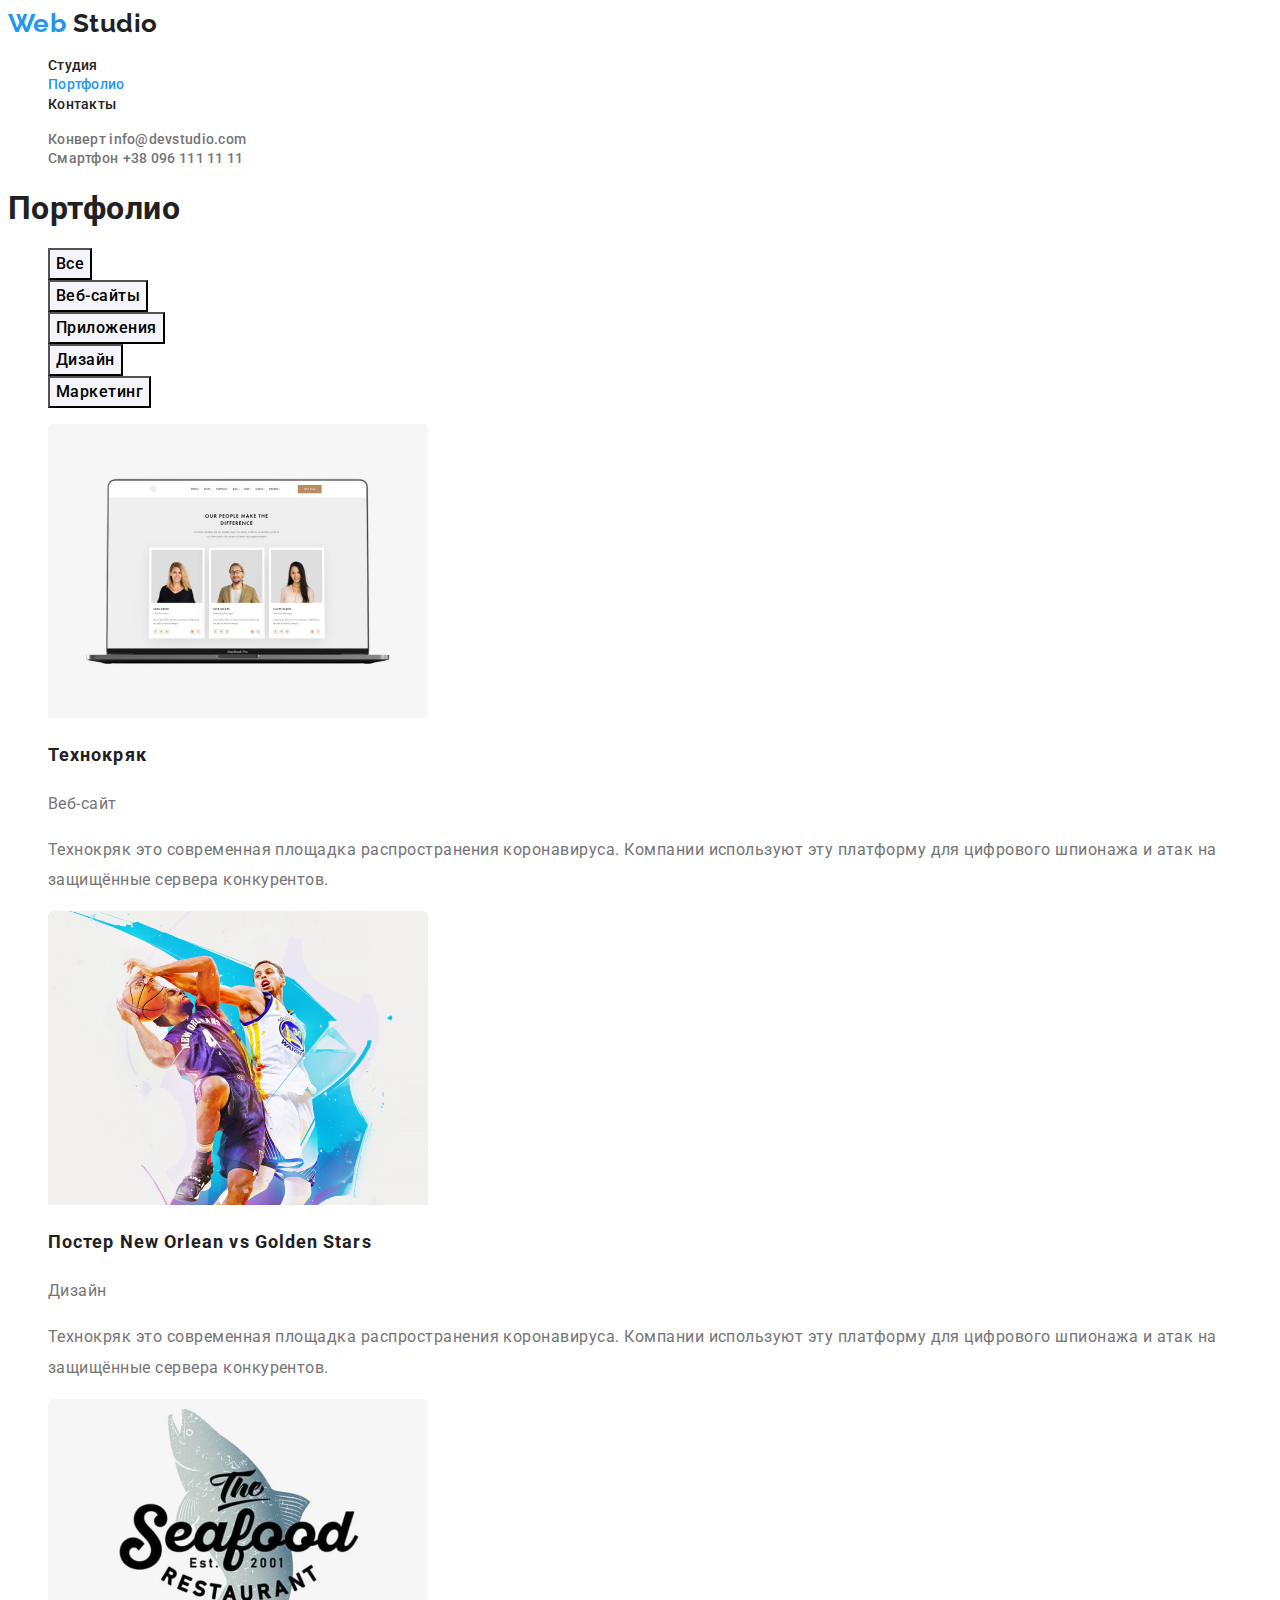
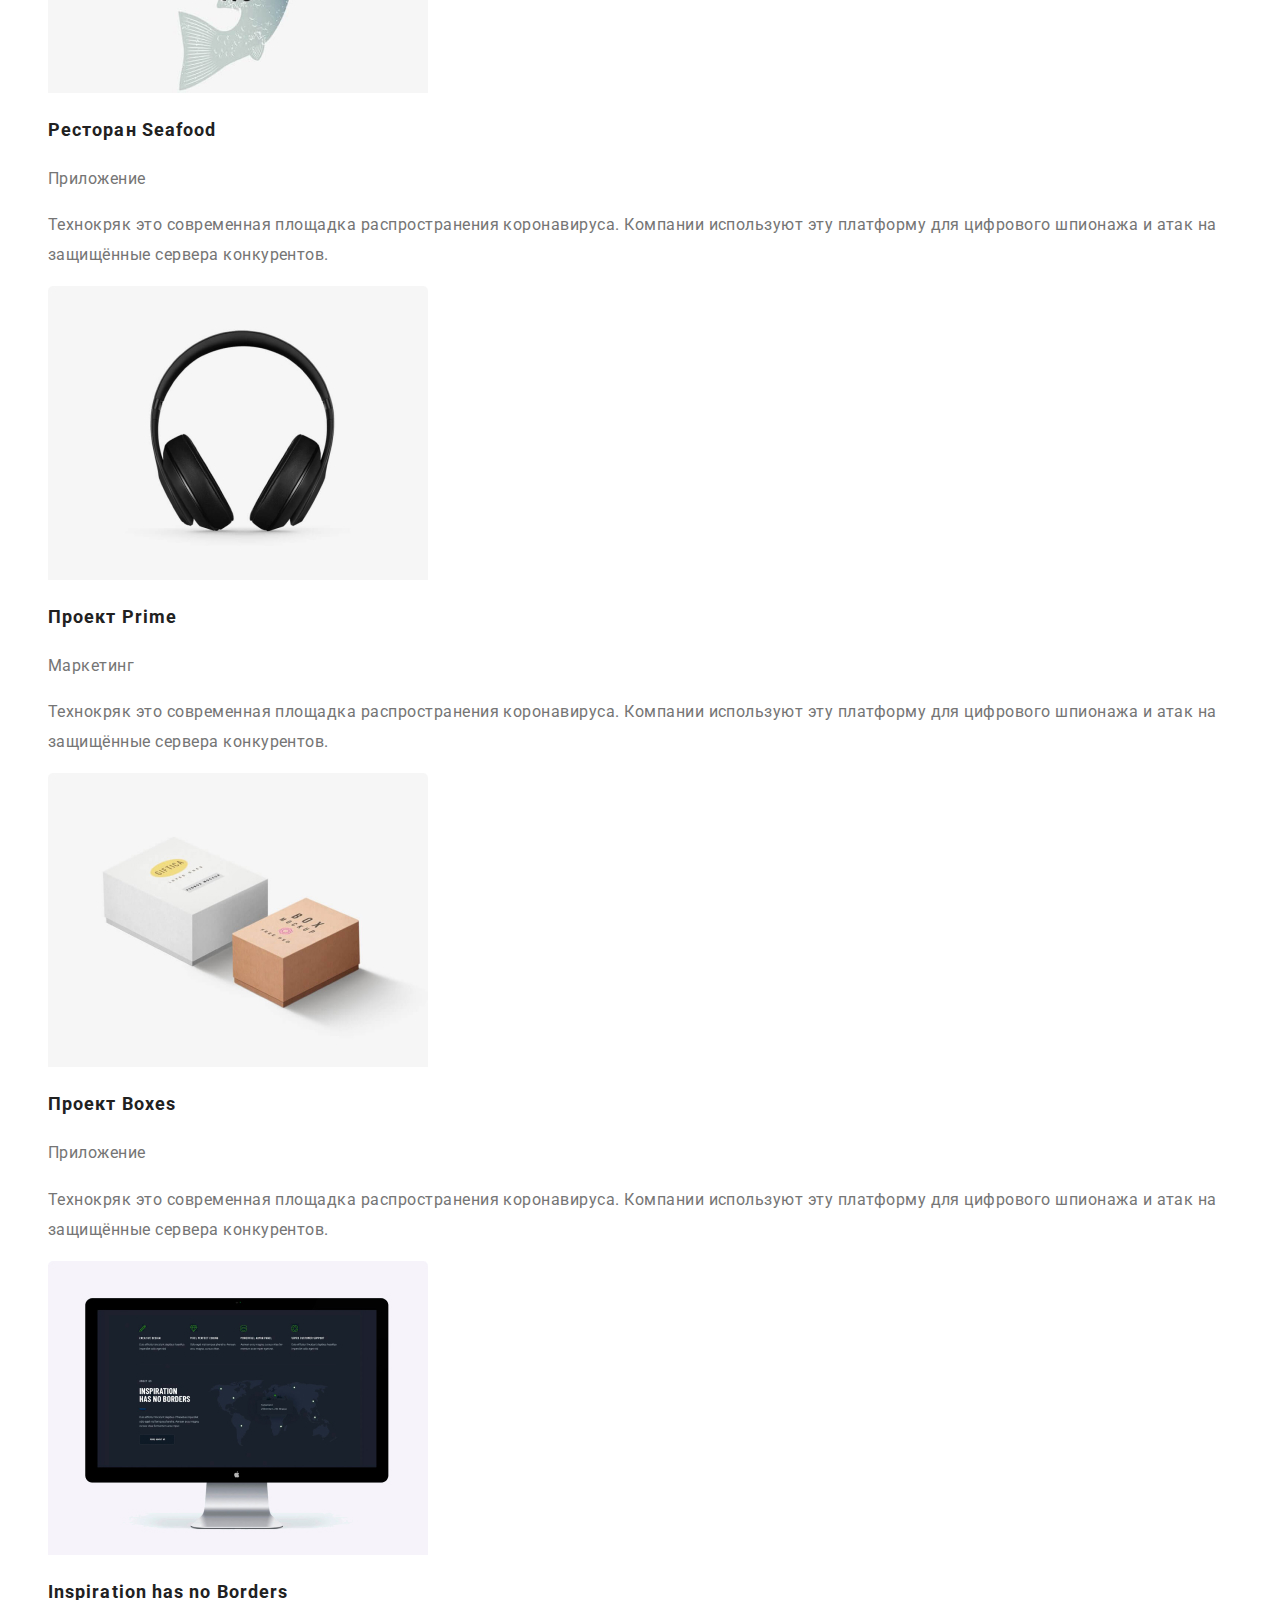
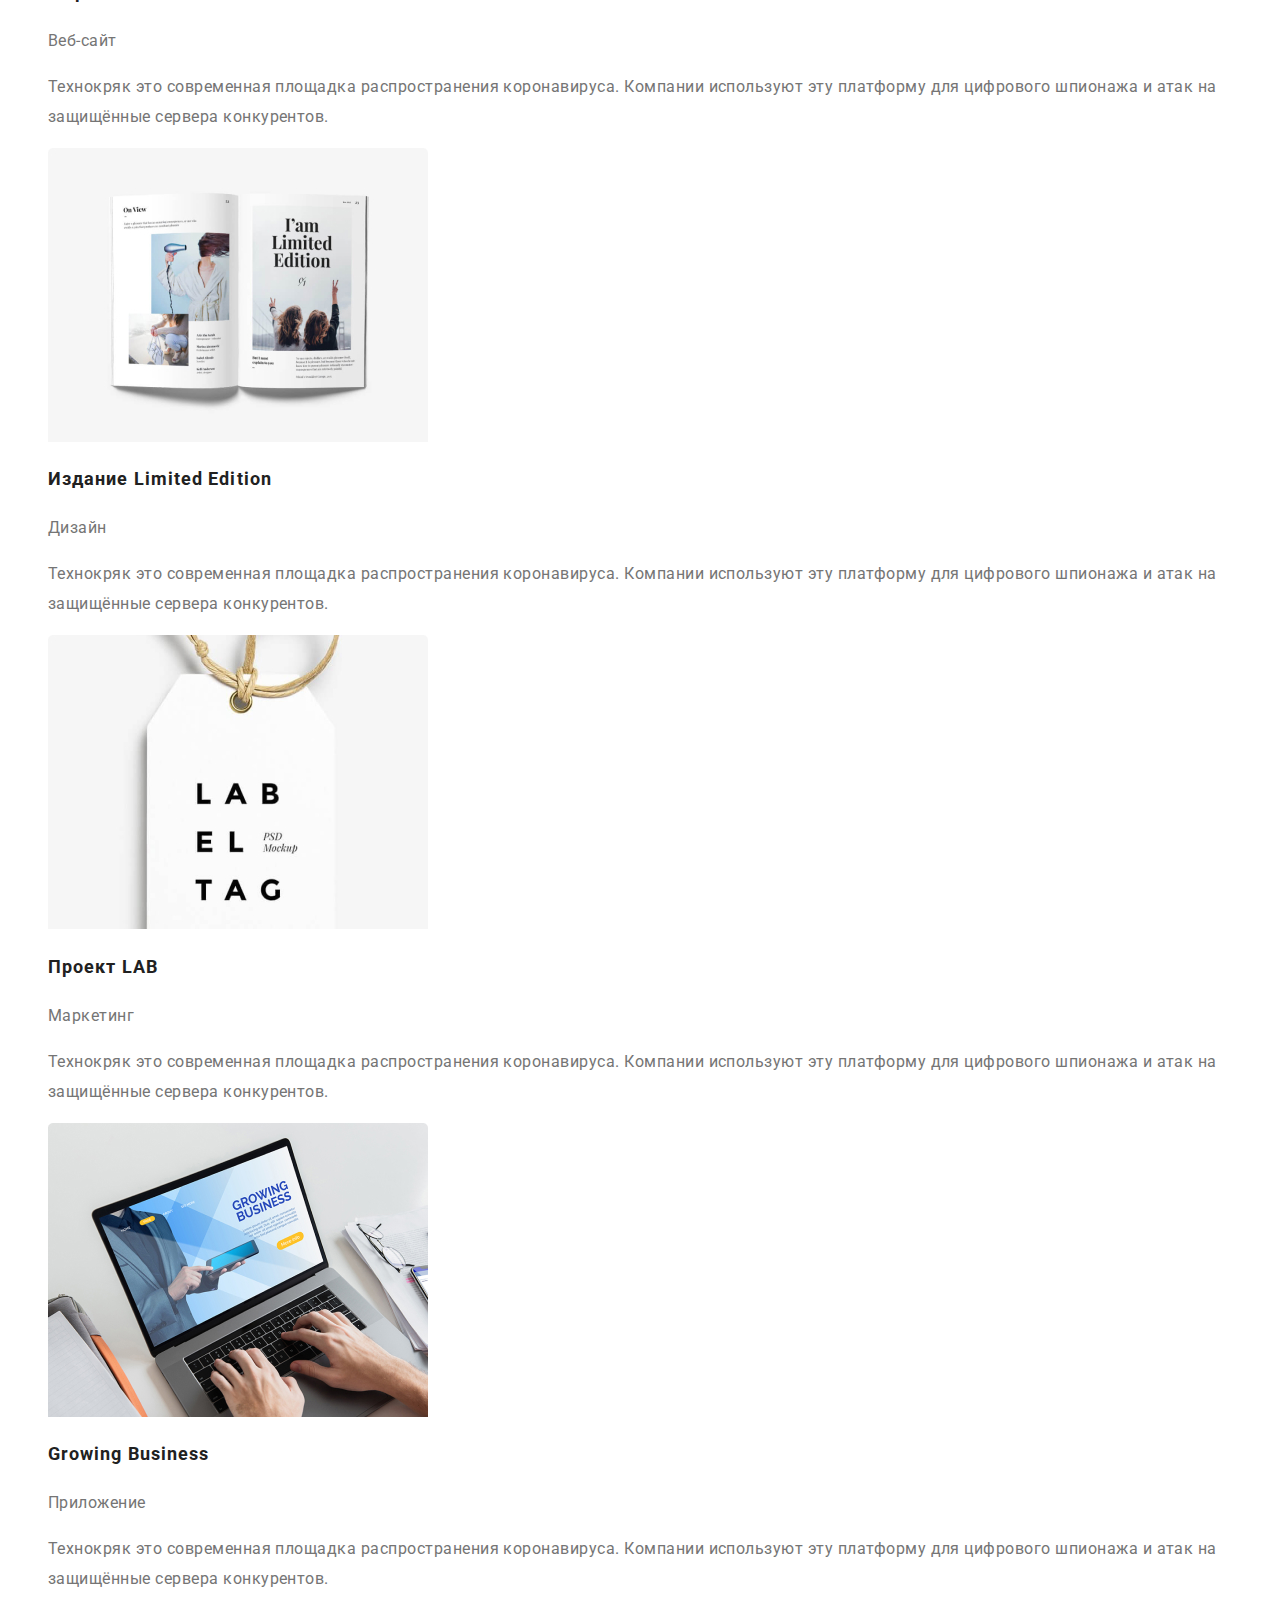
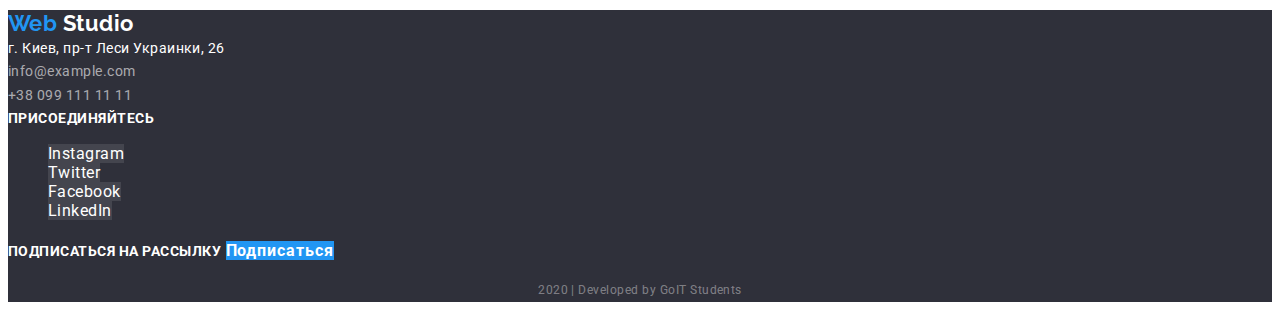
==== portfolio.html @ e872ac3f "Добавляет файлы ДЗ №2" ====
<!DOCTYPE html>
<html lang="ru">
  <head>
    <meta charset="UTF-8" />
    <meta name="viewport" content="width=device-width, initial-scale=1.0" />
    <title>Web Studio</title>
    <link
      href="https://fonts.googleapis.com/css2?family=Raleway:wght@700&family=Roboto:wght@400;500;700;900&display=swap"
      rel="stylesheet"
    />
    <link rel="stylesheet" href="./css/styles.css" />
  </head>
  <body>
    <!-- Шапка сайта -->
    <header>
      <nav>
        <a class="logo-header link" href="./index.html">
          <span class="logo-accent">Web</span> Studio
        </a>
        <ul class="site-nav list">
          <li><a class="link" href="./index.html">Студия</a></li>
          <li><a class="link current" href="./portfolio.html">Портфолио</a></li>
          <li><a class="link" href="">Контакты</a></li>
        </ul>
      </nav>
      <ul class="contacts list">
        <li>
          <a class="link" href="" aria-label="Ссылка на почту">
            Конверт
          </a>
          <a class="link" href="mailto:info@devstudio.com">
            info@devstudio.com
          </a>
        </li>
        <li>
          <a class="link" href="" aria-label="Ссылка на телефон">Смартфон</a>
          <a class="link" href="tel:+380961111111">+38 096 111 11 11</a>
        </li>
      </ul>
    </header>
    <!-- Главное содержание -->
    <main>
      <section>
        <h1>Портфолио</h1>
        <!-- Фильтры -->
        <ul class="list">
          <li>
            <button class="filters" type="button">Все</button>
          </li>
          <li>
            <button class="filters" type="button">Веб-сайты</button>
          </li>
          <li>
            <button class="filters" type="button">Приложения</button>
          </li>
          <li>
            <button class="filters" type="button">Дизайн</button>
          </li>
          <li>
            <button class="filters" type="button">Маркетинг</button>
          </li>
        </ul>
        <!-- Примеры работ -->
        <ul class="examples list">
          <li>
            <a class="link" href="">
              <img
                src="./images/tehnokryak.jpg"
                width="380"
                height="294"
                alt="Ноутбук с изображением трьох карточек людей"
              />
              <h2 class="examples-title">Технокряк</h2>
              <p class="examples-text">Веб-сайт</p>
              <p class="examples-desc">
                Технокряк это современная площадка распространения коронавируса.
                Компании используют эту платформу для цифрового шпионажа и атак
                на защищённые сервера конкурентов.
              </p>
            </a>
          </li>
          <li>
            <a class="link" href="">
              <img
                src="./images/neworlean-goldenstars.jpg"
                width="380"
                height="294"
                alt="Два парня с баскетбольным мячом"
              />
              <h2 class="examples-title">Постер New Orlean vs Golden Stars</h2>
              <p class="examples-text">Дизайн</p>
              <p class="examples-desc">
                Технокряк это современная площадка распространения коронавируса.
                Компании используют эту платформу для цифрового шпионажа и атак
                на защищённые сервера конкурентов.
              </p>
            </a>
          </li>
          <li>
            <a class="link" href="">
              <img
                src="./images/restaurant-seafood.jpg"
                width="380"
                height="294"
                alt="Логотип ресторана Seafood на фоне серой рыбы"
              />
              <h2 class="examples-title">Ресторан Seafood</h2>
              <p class="examples-text">Приложение</p>
              <p class="examples-desc">
                Технокряк это современная площадка распространения коронавируса.
                Компании используют эту платформу для цифрового шпионажа и атак
                на защищённые сервера конкурентов.
              </p>
            </a>
          </li>
          <li>
            <a class="link" href="">
              <img
                src="./images/prime.jpg"
                width="380"
                height="294"
                alt="Чорные наушники"
              />
              <h2 class="examples-title">Проект Prime</h2>
              <p class="examples-text">Маркетинг</p>
              <p class="examples-desc">
                Технокряк это современная площадка распространения коронавируса.
                Компании используют эту платформу для цифрового шпионажа и атак
                на защищённые сервера конкурентов.
              </p>
            </a>
          </li>
          <li>
            <a class="link" href="">
              <img
                src="./images/boxes.jpg"
                width="380"
                height="294"
                alt="Белая и коричневая коробки"
              />
              <h2 class="examples-title">Проект Boxes</h2>
              <p class="examples-text">Приложение</p>
              <p class="examples-desc">
                Технокряк это современная площадка распространения коронавируса.
                Компании используют эту платформу для цифрового шпионажа и атак
                на защищённые сервера конкурентов.
              </p>
            </a>
          </li>
          <li>
            <a class="link" href="">
              <img
                src="./images/inspiration-has-no-borders.jpg"
                width="380"
                height="294"
                alt="Монитор со страницей сайта"
              />
              <h2 class="examples-title">Inspiration has no Borders</h2>
              <p class="examples-text">Веб-сайт</p>
              <p class="examples-desc">
                Технокряк это современная площадка распространения коронавируса.
                Компании используют эту платформу для цифрового шпионажа и атак
                на защищённые сервера конкурентов.
              </p>
            </a>
          </li>
          <li>
            <a class="link" href="">
              <img
                src="./images/limited-edition.jpg"
                width="380"
                height="294"
                alt="Открытая книга"
              />
              <h2 class="examples-title">Издание Limited Edition</h2>
              <p class="examples-text">Дизайн</p>
              <p class="examples-desc">
                Технокряк это современная площадка распространения коронавируса.
                Компании используют эту платформу для цифрового шпионажа и атак
                на защищённые сервера конкурентов.
              </p>
            </a>
          </li>
          <li>
            <a class="link" href="">
              <img
                src="./images/lab.jpg"
                width="380"
                height="294"
                alt="Ярлык с надписью LAB EL TAG"
              />
              <h2 class="examples-title">Проект LAB</h2>
              <p class="examples-text">Маркетинг</p>
              <p class="examples-desc">
                Технокряк это современная площадка распространения коронавируса.
                Компании используют эту платформу для цифрового шпионажа и атак
                на защищённые сервера конкурентов.
              </p>
            </a>
          </li>
          <li>
            <a class="link" href="">
              <img
                src="./images/growing-business.jpg"
                width="380"
                height="294"
                alt="Ноутбук с изображением приложения"
              />
              <h2 class="examples-title">Growing Business</h2>
              <p class="examples-text">Приложение</p>
              <p class="examples-desc">
                Технокряк это современная площадка распространения коронавируса.
                Компании используют эту платформу для цифрового шпионажа и атак
                на защищённые сервера конкурентов.
              </p>
            </a>
          </li>
        </ul>
      </section>
    </main>
    <!-- Футер -->
    <footer class="footer">
      <div>
        <a class="logo-footer link" href="./index.html">
          <span class="logo-accent">Web</span> Studio
        </a>
        <address class="footer-address">
          г. Киев, пр-т Леси Украинки, 26<br />
          <a class="link" href="mailto:info@example.com">
            info@example.com </a
          ><br />
          <a class="link" href="tel:+380991111111">
            +38 099 111 11 11
          </a>
        </address>
      </div>
      <div>
        <b class="footer-socials">присоединяйтесь</b>
        <ul class="list">
          <li>
            <a class="icon link" href="" aria-label="Ссылка на Instagram">
              Instagram
            </a>
          </li>
          <li>
            <a class="icon link" href="" aria-label="Ссылка на Twitter">
              Twitter
            </a>
          </li>
          <li>
            <a class="icon link" href="" aria-label="Ссылка на Facebook">
              Facebook
            </a>
          </li>
          <li>
            <a class="icon link" href="" aria-label="Ссылка на LinkedIn">
              LinkedIn
            </a>
          </li>
        </ul>
      </div>
      <div>
        <b class="footer-form">подписаться на рассылку</b>
        <a class="button link" href="">Подписаться</a>
      </div>
      <p class="footer-row">2020 | Developed by GoIT Students</p>
    </footer>
  </body>
</html>
---- css/styles.css ----
/* цвет текста заголовков #212121; */
/* основной цвет теста #757575; */
/* белый #ffffff; */
/* акцент #2196F3; */
/* вторичный акцент rgba(33, 150, 243, 0.9); */

/* вторичный цвет фона #f5f4fa; */
/* цвет фона футера #2f303a; */
/* цвет фона секции rgba(47, 48, 58, 0.8); */
/* цвет фона иконок футера rgba(255, 255, 255, 0.1); */

/* основной цвет текста футера rgba(255, 255, 255, 0.6); */
/* цвет текста подвала футера rgba(255, 255, 255, 0.4); */

:root {
  --title-text-color: #212121;
  --primery-text-color: #757575;
  --white-color: #ffffff;
  --accent-color: #2196f3;
  --accent-secondary-color: rgba(33, 150, 243, 0.9);

  --secondary-background-color: #f5f4fa;
  --footer-background-color: #2f303a;
  --section-background-color: rgba(47, 48, 58, 0.8);
  --footer-icon-bgc: rgba(255, 255, 255, 0.1);

  --footer-primery-text-color: rgba(255, 255, 255, 0.6);
  --footer-secondary-text-color: rgba(255, 255, 255, 0.4);
}

body {
  background-color: var(--white-color);
  color: var(--title-text-color);

  font-family: 'Roboto', sans-serif;
  font-size: 16px;
  line-height: 1.2;
  letter-spacing: 0.03em;
}

.list {
  list-style: none;
}

.link {
  text-decoration: none;
}

/* Логотип */

.logo-header {
  color: var(--title-text-color);

  font-family: 'Raleway', sans-serif;
  font-weight: 700;
  font-size: 26px;
}

.logo-footer {
  color: var(--white-color);

  font-family: 'Raleway', sans-serif;
  font-weight: 700;
  font-size: 22px;
}

.logo-accent {
  color: var(--accent-color);
}

/* Навигация */

.site-nav .link {
  color: var(--title-text-color);

  font-weight: 500;
  font-size: 14px;
  line-height: 1.14;
  letter-spacing: 0.02em;
}

.site-nav .link:hover,
.site-nav .link:focus {
  color: var(--accent-color);
}

.site-nav .link.current {
  color: var(--accent-color);
}

.contacts .link {
  color: var(--primery-text-color);

  font-weight: 500;
  font-size: 14px;
  line-height: 1.14;
  letter-spacing: 0.02em;
}

.contacts .link:hover,
.contacts .link:focus {
  color: var(--accent-color);
}

/* Страница Студия */

/* Герой */

.hero-title {
  background-color: var(--section-background-color);
  color: var(--white-color);

  font-weight: 900;
  font-size: 44px;
  line-height: 1.36;
  text-align: center;
  letter-spacing: 0.06em;
  text-transform: uppercase;
}

/* Кнопка */
.button {
  background-color: var(--accent-color);
  color: var(--white-color);

  font-weight: 700;
  line-height: 1.88;
  text-align: center;
  letter-spacing: 0.06em;
}

/* Секции */

.section-text {
  color: var(--primery-text-color);

  font-size: 14px;
  line-height: 1.71;
}

.section-title {
  font-size: 36px;
  line-height: 1.17;
  text-align: center;
}

.section-subtitle {
  font-size: 14px;
  line-height: 1.14;
  text-transform: uppercase;
}

/* Секция Features */

.features .icon:hover {
  background-color: var(--accent-color);
}

/* Секция Works */

.works .section-subtitle {
  background-color: var(--section-background-color);
  color: var(--white-color);

  font-size: 14px;
  line-height: 1.14;
  text-align: center;
  text-transform: uppercase;
}

/* Секция Team */

.team {
  background: var(--secondary-background-color);
}

.team .icon {
  color: var(--primery-text-color);
}

.team .icon:hover,
.team .icon:focus {
  background-color: var(--accent-color);
  color: var(--white-color);
}

.team .name {
  font-weight: 500;
  text-align: center;
}

.team .section-text {
  text-align: center;
}

/* Секция Clients */

.clients .icon {
  color: var(--primery-text-color);
}

.clients .icon:hover,
.clients .icon:focus {
  color: var(--accent-color);
}

/* Страница Портфолио */

/* Фильтры */

.filters {
  background-color: var(--secondary-background-color);

  font-family: inherit;
  font-weight: 500;
  font-size: inherit;
  line-height: 1.62;
  text-align: center;
  letter-spacing: inherit;
}

.filters:hover,
.filters:focus {
  background-color: var(--accent-color);
  color: var(--white-color);
}

/*  Примеры работ */

.examples-title {
  color: var(--title-text-color);

  font-size: 18px;
  line-height: 2;
  letter-spacing: 0.06em;
}

.examples-text,
.examples-desc {
  color: var(--primery-text-color);

  line-height: 1.88;
}

/* Футер */

.footer {
  background-color: var(--footer-background-color);
  color: var(--white-color);
}

.footer-address {
  font-style: normal;
  font-size: 14px;
  line-height: 1.71;
}

.footer-address .link {
  color: var(--footer-primery-text-color);
}

.footer-socials,
.footer-form {
  font-weight: 700;
  font-size: 14px;
  line-height: 1.14;
  text-transform: uppercase;
}

.footer .icon {
  background-color: var(--footer-icon-bgc);
  color: var(--white-color);
}

.footer .icon:hover,
.footer .icon:focus {
  background-color: var(--accent-color);
}

.footer-row {
  color: var(--footer-secondary-text-color);

  font-size: 12px;
  line-height: 2;
  text-align: center;
}
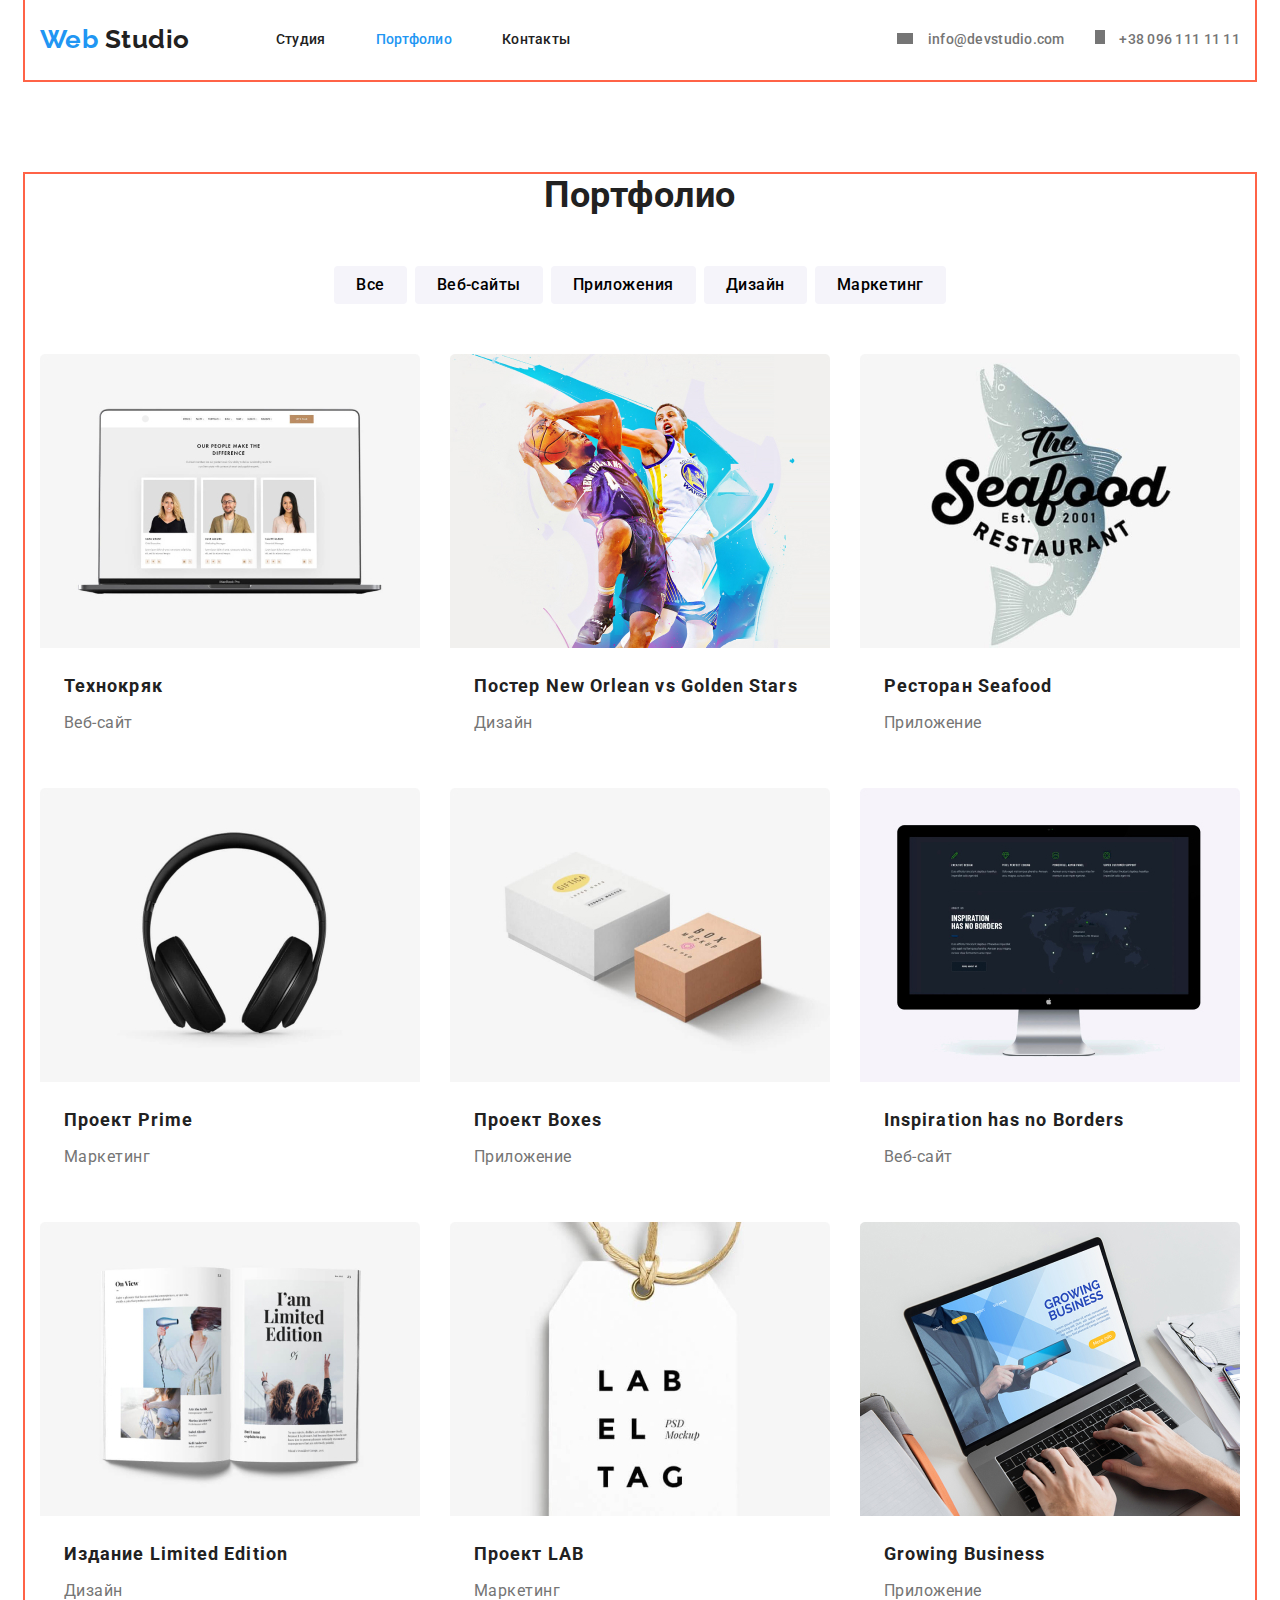
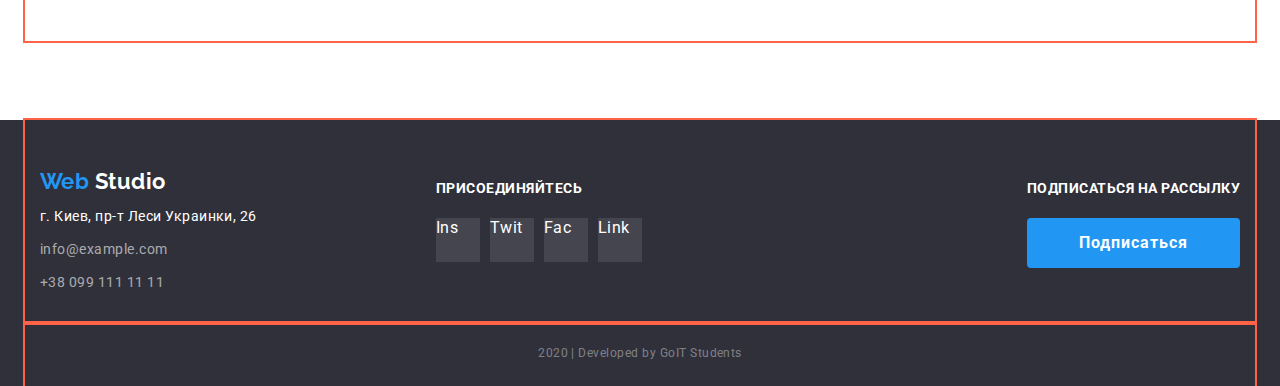
==== commit 3fb265af: "Добавляет файлы проекта" ====
--- a/portfolio.html
+++ b/portfolio.html
@@ -8,262 +8,292 @@
       href="https://fonts.googleapis.com/css2?family=Raleway:wght@700&family=Roboto:wght@400;500;700;900&display=swap"
       rel="stylesheet"
     />
+    <link
+      rel="stylesheet"
+      href="https://cdnjs.cloudflare.com/ajax/libs/modern-normalize/0.6.0/modern-normalize.min.css"
+    />
     <link rel="stylesheet" href="./css/styles.css" />
   </head>
   <body>
     <!-- Шапка сайта -->
     <header>
-      <nav>
-        <a class="logo-header link" href="./index.html">
-          <span class="logo-accent">Web</span> Studio
-        </a>
-        <ul class="site-nav list">
-          <li><a class="link" href="./index.html">Студия</a></li>
-          <li><a class="link current" href="./portfolio.html">Портфолио</a></li>
-          <li><a class="link" href="">Контакты</a></li>
+      <div class="container nav-contacts">
+        <nav class="main-nav">
+          <a class="logo-header link" href="./index.html">
+            <span class="logo-accent">Web</span> Studio
+          </a>
+          <ul class="site-nav list">
+            <li class="item">
+              <a class="link" href="./index.html">Студия</a>
+            </li>
+            <li class="item">
+              <a class="link current" href="./portfolio.html">Портфолио</a>
+            </li>
+            <li class="item">
+              <a class="link" href="">Контакты</a>
+            </li>
+          </ul>
+        </nav>
+        <ul class="contacts list">
+          <li class="item">
+            <a class="link icon-mail" href="" aria-label="Ссылка на почту"></a>
+            <a class="link mail-header" href="mailto:info@devstudio.com">
+              info@devstudio.com
+            </a>
+          </li>
+          <li class="item">
+            <a class="link icon-tel" href="" aria-label="Ссылка на телефон"></a>
+            <a class="link tel-header" href="tel:+380961111111"
+              >+38 096 111 11 11</a
+            >
+          </li>
         </ul>
-      </nav>
-      <ul class="contacts list">
-        <li>
-          <a class="link" href="" aria-label="Ссылка на почту">
-            Конверт
-          </a>
-          <a class="link" href="mailto:info@devstudio.com">
-            info@devstudio.com
-          </a>
-        </li>
-        <li>
-          <a class="link" href="" aria-label="Ссылка на телефон">Смартфон</a>
-          <a class="link" href="tel:+380961111111">+38 096 111 11 11</a>
-        </li>
-      </ul>
+      </div>
     </header>
     <!-- Главное содержание -->
     <main>
-      <section>
-        <h1>Портфолио</h1>
-        <!-- Фильтры -->
-        <ul class="list">
-          <li>
-            <button class="filters" type="button">Все</button>
-          </li>
-          <li>
-            <button class="filters" type="button">Веб-сайты</button>
-          </li>
-          <li>
-            <button class="filters" type="button">Приложения</button>
-          </li>
-          <li>
-            <button class="filters" type="button">Дизайн</button>
-          </li>
-          <li>
-            <button class="filters" type="button">Маркетинг</button>
-          </li>
-        </ul>
-        <!-- Примеры работ -->
-        <ul class="examples list">
-          <li>
-            <a class="link" href="">
-              <img
-                src="./images/tehnokryak.jpg"
-                width="380"
-                height="294"
-                alt="Ноутбук с изображением трьох карточек людей"
-              />
-              <h2 class="examples-title">Технокряк</h2>
-              <p class="examples-text">Веб-сайт</p>
-              <p class="examples-desc">
-                Технокряк это современная площадка распространения коронавируса.
-                Компании используют эту платформу для цифрового шпионажа и атак
-                на защищённые сервера конкурентов.
-              </p>
-            </a>
-          </li>
-          <li>
-            <a class="link" href="">
-              <img
-                src="./images/neworlean-goldenstars.jpg"
-                width="380"
-                height="294"
-                alt="Два парня с баскетбольным мячом"
-              />
-              <h2 class="examples-title">Постер New Orlean vs Golden Stars</h2>
-              <p class="examples-text">Дизайн</p>
-              <p class="examples-desc">
-                Технокряк это современная площадка распространения коронавируса.
-                Компании используют эту платформу для цифрового шпионажа и атак
-                на защищённые сервера конкурентов.
-              </p>
-            </a>
-          </li>
-          <li>
-            <a class="link" href="">
-              <img
-                src="./images/restaurant-seafood.jpg"
-                width="380"
-                height="294"
-                alt="Логотип ресторана Seafood на фоне серой рыбы"
-              />
-              <h2 class="examples-title">Ресторан Seafood</h2>
-              <p class="examples-text">Приложение</p>
-              <p class="examples-desc">
-                Технокряк это современная площадка распространения коронавируса.
-                Компании используют эту платформу для цифрового шпионажа и атак
-                на защищённые сервера конкурентов.
-              </p>
-            </a>
-          </li>
-          <li>
-            <a class="link" href="">
-              <img
-                src="./images/prime.jpg"
-                width="380"
-                height="294"
-                alt="Чорные наушники"
-              />
-              <h2 class="examples-title">Проект Prime</h2>
-              <p class="examples-text">Маркетинг</p>
-              <p class="examples-desc">
-                Технокряк это современная площадка распространения коронавируса.
-                Компании используют эту платформу для цифрового шпионажа и атак
-                на защищённые сервера конкурентов.
-              </p>
-            </a>
-          </li>
-          <li>
-            <a class="link" href="">
-              <img
-                src="./images/boxes.jpg"
-                width="380"
-                height="294"
-                alt="Белая и коричневая коробки"
-              />
-              <h2 class="examples-title">Проект Boxes</h2>
-              <p class="examples-text">Приложение</p>
-              <p class="examples-desc">
-                Технокряк это современная площадка распространения коронавируса.
-                Компании используют эту платформу для цифрового шпионажа и атак
-                на защищённые сервера конкурентов.
-              </p>
-            </a>
-          </li>
-          <li>
-            <a class="link" href="">
-              <img
-                src="./images/inspiration-has-no-borders.jpg"
-                width="380"
-                height="294"
-                alt="Монитор со страницей сайта"
-              />
-              <h2 class="examples-title">Inspiration has no Borders</h2>
-              <p class="examples-text">Веб-сайт</p>
-              <p class="examples-desc">
-                Технокряк это современная площадка распространения коронавируса.
-                Компании используют эту платформу для цифрового шпионажа и атак
-                на защищённые сервера конкурентов.
-              </p>
-            </a>
-          </li>
-          <li>
-            <a class="link" href="">
-              <img
-                src="./images/limited-edition.jpg"
-                width="380"
-                height="294"
-                alt="Открытая книга"
-              />
-              <h2 class="examples-title">Издание Limited Edition</h2>
-              <p class="examples-text">Дизайн</p>
-              <p class="examples-desc">
-                Технокряк это современная площадка распространения коронавируса.
-                Компании используют эту платформу для цифрового шпионажа и атак
-                на защищённые сервера конкурентов.
-              </p>
-            </a>
-          </li>
-          <li>
-            <a class="link" href="">
-              <img
-                src="./images/lab.jpg"
-                width="380"
-                height="294"
-                alt="Ярлык с надписью LAB EL TAG"
-              />
-              <h2 class="examples-title">Проект LAB</h2>
-              <p class="examples-text">Маркетинг</p>
-              <p class="examples-desc">
-                Технокряк это современная площадка распространения коронавируса.
-                Компании используют эту платформу для цифрового шпионажа и атак
-                на защищённые сервера конкурентов.
-              </p>
-            </a>
-          </li>
-          <li>
-            <a class="link" href="">
-              <img
-                src="./images/growing-business.jpg"
-                width="380"
-                height="294"
-                alt="Ноутбук с изображением приложения"
-              />
-              <h2 class="examples-title">Growing Business</h2>
-              <p class="examples-text">Приложение</p>
-              <p class="examples-desc">
-                Технокряк это современная площадка распространения коронавируса.
-                Компании используют эту платформу для цифрового шпионажа и атак
-                на защищённые сервера конкурентов.
-              </p>
-            </a>
-          </li>
-        </ul>
+      <section class="section">
+        <div class="container">
+          <h1 class="section-title">Портфолио</h1>
+          <!-- Filters (Фильтры) -->
+          <ul class="filters list">
+            <li class="item">
+              <button class="filters-button" type="button">Все</button>
+            </li>
+            <li class="item">
+              <button class="filters-button" type="button">Веб-сайты</button>
+            </li>
+            <li class="item">
+              <button class="filters-button" type="button">Приложения</button>
+            </li>
+            <li class="item">
+              <button class="filters-button" type="button">Дизайн</button>
+            </li>
+            <li class="item">
+              <button class="filters-button" type="button">Маркетинг</button>
+            </li>
+          </ul>
+          <!-- Examples (Примеры работ) -->
+          <ul class="examples list">
+            <li class="item">
+              <a class="link" href="">
+                <img
+                  class="pic"
+                  src="./images/tehnokryak.jpg"
+                  width="380"
+                  height="294"
+                  alt="Ноутбук с изображением трьох карточек людей"
+                />
+                <h2 class="examples-title">Технокряк</h2>
+                <p class="examples-text">Веб-сайт</p>
+                <!-- <p class="examples-desc">
+                  Технокряк это современная площадка распространения
+                  коронавируса. Компании используют эту платформу для цифрового
+                  шпионажа и атак на защищённые сервера конкурентов.
+                </p> -->
+              </a>
+            </li>
+            <li class="item">
+              <a class="link" href="">
+                <img
+                  class="pic"
+                  src="./images/neworlean-goldenstars.jpg"
+                  width="380"
+                  height="294"
+                  alt="Два парня с баскетбольным мячом"
+                />
+                <h2 class="examples-title">
+                  Постер New Orlean vs Golden Stars
+                </h2>
+                <p class="examples-text">Дизайн</p>
+                <!-- <p class="examples-desc">
+                  Технокряк это современная площадка распространения
+                  коронавируса. Компании используют эту платформу для цифрового
+                  шпионажа и атак на защищённые сервера конкурентов.
+                </p> -->
+              </a>
+            </li>
+            <li class="item">
+              <a class="link" href="">
+                <img
+                  class="pic"
+                  src="./images/restaurant-seafood.jpg"
+                  width="380"
+                  height="294"
+                  alt="Логотип ресторана Seafood на фоне серой рыбы"
+                />
+                <h2 class="examples-title">Ресторан Seafood</h2>
+                <p class="examples-text">Приложение</p>
+                <!-- <p class="examples-desc">
+                  Технокряк это современная площадка распространения
+                  коронавируса. Компании используют эту платформу для цифрового
+                  шпионажа и атак на защищённые сервера конкурентов.
+                </p> -->
+              </a>
+            </li>
+            <li class="item">
+              <a class="link" href="">
+                <img
+                  class="pic"
+                  src="./images/prime.jpg"
+                  width="380"
+                  height="294"
+                  alt="Чорные наушники"
+                />
+                <h2 class="examples-title">Проект Prime</h2>
+                <p class="examples-text">Маркетинг</p>
+                <!-- <p class="examples-desc">
+                  Технокряк это современная площадка распространения
+                  коронавируса. Компании используют эту платформу для цифрового
+                  шпионажа и атак на защищённые сервера конкурентов.
+                </p> -->
+              </a>
+            </li>
+            <li class="item">
+              <a class="link" href="">
+                <img
+                  class="pic"
+                  src="./images/boxes.jpg"
+                  width="380"
+                  height="294"
+                  alt="Белая и коричневая коробки"
+                />
+                <h2 class="examples-title">Проект Boxes</h2>
+                <p class="examples-text">Приложение</p>
+                <!-- <p class="examples-desc">
+                  Технокряк это современная площадка распространения
+                  коронавируса. Компании используют эту платформу для цифрового
+                  шпионажа и атак на защищённые сервера конкурентов.
+                </p> -->
+              </a>
+            </li>
+            <li class="item">
+              <a class="link" href="">
+                <img
+                  class="pic"
+                  src="./images/inspiration-has-no-borders.jpg"
+                  width="380"
+                  height="294"
+                  alt="Монитор со страницей сайта"
+                />
+                <h2 class="examples-title">Inspiration has no Borders</h2>
+                <p class="examples-text">Веб-сайт</p>
+                <!-- <p class="examples-desc">
+                  Технокряк это современная площадка распространения
+                  коронавируса. Компании используют эту платформу для цифрового
+                  шпионажа и атак на защищённые сервера конкурентов.
+                </p> -->
+              </a>
+            </li>
+            <li class="item">
+              <a class="link" href="">
+                <img
+                  class="pic"
+                  src="./images/limited-edition.jpg"
+                  width="380"
+                  height="294"
+                  alt="Открытая книга"
+                />
+                <h2 class="examples-title">Издание Limited Edition</h2>
+                <p class="examples-text">Дизайн</p>
+                <!-- <p class="examples-desc">
+                  Технокряк это современная площадка распространения
+                  коронавируса. Компании используют эту платформу для цифрового
+                  шпионажа и атак на защищённые сервера конкурентов.
+                </p> -->
+              </a>
+            </li>
+            <li class="item">
+              <a class="link" href="">
+                <img
+                  class="pic"
+                  src="./images/lab.jpg"
+                  width="380"
+                  height="294"
+                  alt="Ярлык с надписью LAB EL TAG"
+                />
+                <h2 class="examples-title">Проект LAB</h2>
+                <p class="examples-text">Маркетинг</p>
+                <!-- <p class="examples-desc">
+                  Технокряк это современная площадка распространения
+                  коронавируса. Компании используют эту платформу для цифрового
+                  шпионажа и атак на защищённые сервера конкурентов.
+                </p> -->
+              </a>
+            </li>
+            <li class="item">
+              <a class="link" href="">
+                <img
+                  class="pic"
+                  src="./images/growing-business.jpg"
+                  width="380"
+                  height="294"
+                  alt="Ноутбук с изображением приложения"
+                />
+                <h2 class="examples-title">Growing Business</h2>
+                <p class="examples-text">Приложение</p>
+                <!-- <p class="examples-desc">
+                  Технокряк это современная площадка распространения
+                  коронавируса. Компании используют эту платформу для цифрового
+                  шпионажа и атак на защищённые сервера конкурентов.
+                </p> -->
+              </a>
+            </li>
+          </ul>
+        </div>
       </section>
     </main>
     <!-- Футер -->
     <footer class="footer">
-      <div>
-        <a class="logo-footer link" href="./index.html">
-          <span class="logo-accent">Web</span> Studio
-        </a>
-        <address class="footer-address">
-          г. Киев, пр-т Леси Украинки, 26<br />
-          <a class="link" href="mailto:info@example.com">
-            info@example.com </a
-          ><br />
-          <a class="link" href="tel:+380991111111">
-            +38 099 111 11 11
+      <div class="container site-footer">
+        <div class="adress-contacts">
+          <a class="logo-footer link" href="./index.html">
+            <span class="logo-accent">Web</span> Studio
           </a>
-        </address>
+          <address class="footer-address">
+            г. Киев, пр-т Леси Украинки, 26<br />
+            <a class="link mail-footer" href="mailto:info@example.com">
+              info@example.com
+            </a>
+            <br />
+            <a class="link tel-footer" href="tel:+380991111111">
+              +38 099 111 11 11
+            </a>
+          </address>
+        </div>
+        <div class="socials-links">
+          <b class="footer-socials">присоединяйтесь</b>
+          <ul class="list footer-list">
+            <li class="item">
+              <a class="icon link" href="" aria-label="Ссылка на Instagram">
+                Ins
+              </a>
+            </li>
+            <li class="item">
+              <a class="icon link" href="" aria-label="Ссылка на Twitter">
+                Twit
+              </a>
+            </li>
+            <li class="item">
+              <a class="icon link" href="" aria-label="Ссылка на Facebook">
+                Fac
+              </a>
+            </li>
+            <li class="item">
+              <a class="icon link" href="" aria-label="Ссылка на LinkedIn">
+                Link
+              </a>
+            </li>
+          </ul>
+        </div>
+        <div class="subscribe">
+          <b class="footer-form">подписаться на рассылку</b>
+          <a class="button link" href="">Подписаться</a>
+        </div>
       </div>
-      <div>
-        <b class="footer-socials">присоединяйтесь</b>
-        <ul class="list">
-          <li>
-            <a class="icon link" href="" aria-label="Ссылка на Instagram">
-              Instagram
-            </a>
-          </li>
-          <li>
-            <a class="icon link" href="" aria-label="Ссылка на Twitter">
-              Twitter
-            </a>
-          </li>
-          <li>
-            <a class="icon link" href="" aria-label="Ссылка на Facebook">
-              Facebook
-            </a>
-          </li>
-          <li>
-            <a class="icon link" href="" aria-label="Ссылка на LinkedIn">
-              LinkedIn
-            </a>
-          </li>
-        </ul>
+      <div class="container site-copyright">
+        <p class="copyright">2020 | Developed by GoIT Students</p>
       </div>
-      <div>
-        <b class="footer-form">подписаться на рассылку</b>
-        <a class="button link" href="">Подписаться</a>
-      </div>
-      <p class="footer-row">2020 | Developed by GoIT Students</p>
     </footer>
   </body>
 </html>
--- a/css/styles.css
+++ b/css/styles.css
@@ -1,3 +1,13 @@
+html {
+  box-sizing: border-box;
+}
+
+*,
+*::before,
+*::after {
+  box-sizing: inherit;
+}
+
 /* цвет текста заголовков #212121; */
 /* основной цвет теста #757575; */
 /* белый #ffffff; */
@@ -38,8 +48,21 @@
   letter-spacing: 0.03em;
 }
 
+/* Утилиты */
+
+.container {
+  width: 1230px;
+  padding-left: 15px;
+  padding-right: 15px;
+  margin-left: auto;
+  margin-right: auto;
+  outline: 2px solid tomato;
+}
+
 .list {
   list-style: none;
+  padding: 0;
+  margin: 0;
 }
 
 .link {
@@ -49,6 +72,10 @@
 /* Логотип */
 
 .logo-header {
+  display: block;
+  padding-top: 24px;
+  padding-bottom: 25px;
+
   color: var(--title-text-color);
 
   font-family: 'Raleway', sans-serif;
@@ -68,9 +95,22 @@
   color: var(--accent-color);
 }
 
-/* Навигация */
+/* Site-nav */
+
+.site-nav {
+  display: flex;
+  margin-left: 86px;
+}
+
+.site-nav > .item:not(:last-child) {
+  margin-right: 50px;
+}
 
 .site-nav .link {
+  display: block;
+  padding-top: 32px;
+  padding-bottom: 32px;
+
   color: var(--title-text-color);
 
   font-weight: 500;
@@ -88,6 +128,25 @@
   color: var(--accent-color);
 }
 
+/* Nav-contacts + Main-nav */
+
+.nav-contacts,
+.main-nav {
+  display: flex;
+  align-items: center;
+}
+
+/* Contacts */
+
+.contacts {
+  display: flex;
+  margin-left: auto;
+}
+
+.contacts > .item:not(:last-child) {
+  margin-right: 30px;
+}
+
 .contacts .link {
   color: var(--primery-text-color);
 
@@ -102,11 +161,50 @@
   color: var(--accent-color);
 }
 
+.contacts .mail-header,
+.contacts .tel-header {
+  display: inline-block;
+  padding-top: 32px;
+  padding-bottom: 32px;
+}
+
+.contacts .icon-mail {
+  display: inline-block;
+  width: 16px;
+  height: 10.85px;
+  margin-right: 10px;
+
+  background-color: var(--primery-text-color);
+}
+
+.contacts .icon-tel {
+  display: inline-block;
+  width: 10px;
+  height: 14.47px;
+  margin-right: 10px;
+
+  background-color: var(--primery-text-color);
+}
+
+.contacts .icon-mail:hover,
+.contacts .icon-tel:hover,
+.contacts .icon-mail:focus,
+.contacts .icon-tel:focus {
+  background-color: var(--accent-color);
+}
+
 /* Страница Студия */
 
 /* Герой */
 
+.hero {
+  text-align: center;
+}
+
 .hero-title {
+  margin-top: 0;
+  margin-bottom: 46px;
+
   background-color: var(--section-background-color);
   color: var(--white-color);
 
@@ -120,6 +218,10 @@
 
 /* Кнопка */
 .button {
+  display: block;
+  padding: 10px 32px;
+  border-radius: 4px;
+
   background-color: var(--accent-color);
   color: var(--white-color);
 
@@ -131,14 +233,15 @@
 
 /* Секции */
 
-.section-text {
-  color: var(--primery-text-color);
-
-  font-size: 14px;
-  line-height: 1.71;
+.section {
+  padding-top: 94px;
+  padding-bottom: 94px;
 }
 
 .section-title {
+  margin-top: 0;
+  margin-bottom: 50px;
+
   font-size: 36px;
   line-height: 1.17;
   text-align: center;
@@ -150,15 +253,65 @@
   text-transform: uppercase;
 }
 
-/* Секция Features */
+.section-text {
+  color: var(--primery-text-color);
+
+  font-size: 14px;
+  line-height: 1.71;
+}
+
+/* Секция Features (Наши преимущества) */
+
+.features-list {
+  display: flex;
+  justify-content: space-between;
+}
+
+.features-list > .item:not(:last-child) {
+  margin-right: 30px;
+}
+
+.features .icon {
+  display: block;
+  margin-left: auto;
+  margin-right: auto;
+  margin-bottom: 30px;
+
+  background-color: var(--secondary-background-color);
+}
 
 .features .icon:hover {
   background-color: var(--accent-color);
 }
 
-/* Секция Works */
+.features .section-subtitle {
+  margin-top: 0;
+  margin-bottom: 10px;
+}
+
+.features .section-text {
+  margin-top: 0;
+  margin-bottom: 0;
+}
+
+/* Секция Works (Чем мы занимаемся) */
+
+.works-list {
+  display: flex;
+  justify-content: space-between;
+}
+
+.works-list > .item:not(:last-child) {
+  margin-right: 30px;
+  width: 370px;
+}
 
 .works .section-subtitle {
+  margin-top: 0;
+  margin-bottom: 0;
+  padding-top: 27px;
+  padding-bottom: 27px;
+
   background-color: var(--section-background-color);
   color: var(--white-color);
 
@@ -168,47 +321,114 @@
   text-transform: uppercase;
 }
 
-/* Секция Team */
+.works .pic {
+  display: block;
+  width: 370px;
+}
+
+/* Секция Team (Наша команда) */
+
+.team-list {
+  display: flex;
+  justify-content: space-between;
+}
+
+.team-list > .item:not(:last-child) {
+  margin-right: 30px;
+  width: 270px;
+}
 
 .team {
   background: var(--secondary-background-color);
-}
-
-.team .icon {
-  color: var(--primery-text-color);
-}
-
-.team .icon:hover,
-.team .icon:focus {
-  background-color: var(--accent-color);
-  color: var(--white-color);
+  text-align: center;
+}
+
+.team .pic {
+  display: block;
+  margin-bottom: 30px;
+  width: 270px;
 }
 
 .team .name {
   font-weight: 500;
-  text-align: center;
+  margin-top: 0;
+  margin-bottom: 10px;
 }
 
 .team .section-text {
-  text-align: center;
-}
-
-/* Секция Clients */
-
-.clients .icon {
+  margin-top: 0;
+  margin-bottom: 16px;
+}
+
+.socials-list {
+  display: flex;
+  margin-bottom: 24px;
+  margin-left: 35px;
+  margin-right: 36px;
+  justify-content: space-between;
+}
+
+.socials-list > .item + .item {
+  margin-left: 11px;
+}
+
+.socials-list .icon {
+  display: block;
+  width: 44px;
+  height: 44px;
+
   color: var(--primery-text-color);
 }
 
-.clients .icon:hover,
-.clients .icon:focus {
+.socials-list .icon:hover,
+.socials-list .icon:focus {
+  background-color: var(--accent-color);
+  color: var(--white-color);
+}
+
+/* Секция Clients (Постоянные клиенты) */
+
+.clients-list {
+  display: flex;
+  justify-content: space-between;
+}
+
+.clients-list > .item + .item {
+  margin-left: 30px;
+}
+
+.clients-list .icon {
+  display: block;
+  width: 175px;
+  height: 90px;
+
+  border: 2px solid var(--primery-text-color);
+  color: var(--primery-text-color);
+}
+
+.clients-list .icon:hover,
+.clients-list .icon:focus {
   color: var(--accent-color);
+  border: 2px solid var(--accent-color);
 }
 
 /* Страница Портфолио */
 
-/* Фильтры */
+/* Filters (Фильтры) */
 
 .filters {
+  display: flex;
+  justify-content: center;
+  margin-bottom: 50px;
+}
+
+.filters > .item:not(:last-child) {
+  margin-right: 8px;
+}
+
+.filters-button {
+  padding: 6px 22px;
+
   background-color: var(--secondary-background-color);
 
   font-family: inherit;
@@ -217,17 +437,41 @@
   line-height: 1.62;
   text-align: center;
   letter-spacing: inherit;
-}
-
-.filters:hover,
-.filters:focus {
+  border: 0 solid transparent;
+  border-radius: 4px;
+}
+
+.filters-button:hover,
+.filters-button:focus {
   background-color: var(--accent-color);
   color: var(--white-color);
 }
 
-/*  Примеры работ */
+/*  Examples (Примеры работ) */
+
+.examples {
+  display: flex;
+  flex-wrap: wrap;
+  margin: -15px;
+}
+
+.examples > .item {
+  width: 380px;
+  margin: 15px;
+}
+
+.examples .pic {
+  display: block;
+  margin-bottom: 20px;
+}
 
 .examples-title {
+  margin-top: 0;
+  margin-bottom: 4px;
+  margin-left: 24px;
+  margin-right: 24px;
+  /* margin: 0 24px 4px; */
+
   color: var(--title-text-color);
 
   font-size: 18px;
@@ -242,11 +486,36 @@
   line-height: 1.88;
 }
 
+.examples-text {
+  margin-top: 0;
+  margin-bottom: 20px;
+  margin-left: 24px;
+  margin-right: 24px;
+  /* margin: 0 24px 20px; */
+}
+
 /* Футер */
 
 .footer {
   background-color: var(--footer-background-color);
   color: var(--white-color);
+}
+
+/* Site-footer */
+
+.site-footer {
+  display: flex;
+  align-items: center;
+}
+
+.adress-contacts {
+  margin-top: 48px;
+  margin-bottom: 28px;
+}
+
+.logo-footer {
+  display: block;
+  margin-bottom: 10px;
 }
 
 .footer-address {
@@ -257,6 +526,23 @@
 
 .footer-address .link {
   color: var(--footer-primery-text-color);
+}
+
+.mail-footer,
+.tel-footer {
+  display: inline-block;
+  margin-top: 9px;
+}
+
+.socials-links {
+  margin-left: 179px;
+  margin-top: 56px;
+  margin-bottom: 56px;
+}
+
+.footer-socials {
+  display: block;
+  margin-bottom: 21px;
 }
 
 .footer-socials,
@@ -267,7 +553,19 @@
   text-transform: uppercase;
 }
 
+.footer-list {
+  display: flex;
+}
+
+.footer-list > .item:not(:last-child) {
+  margin-right: 10px;
+}
+
 .footer .icon {
+  display: block;
+  width: 44px;
+  height: 44px;
+
   background-color: var(--footer-icon-bgc);
   color: var(--white-color);
 }
@@ -277,7 +575,27 @@
   background-color: var(--accent-color);
 }
 
-.footer-row {
+.subscribe {
+  margin-left: auto;
+  padding-top: 56px;
+  padding-bottom: 50px;
+}
+
+.footer-form {
+  display: block;
+  margin-bottom: 21px;
+}
+
+/* Site-copyright */
+
+.site-copyright {
+  padding-top: 18px;
+  padding-bottom: 21px;
+}
+
+.copyright {
+  margin: 0;
+
   color: var(--footer-secondary-text-color);
 
   font-size: 12px;
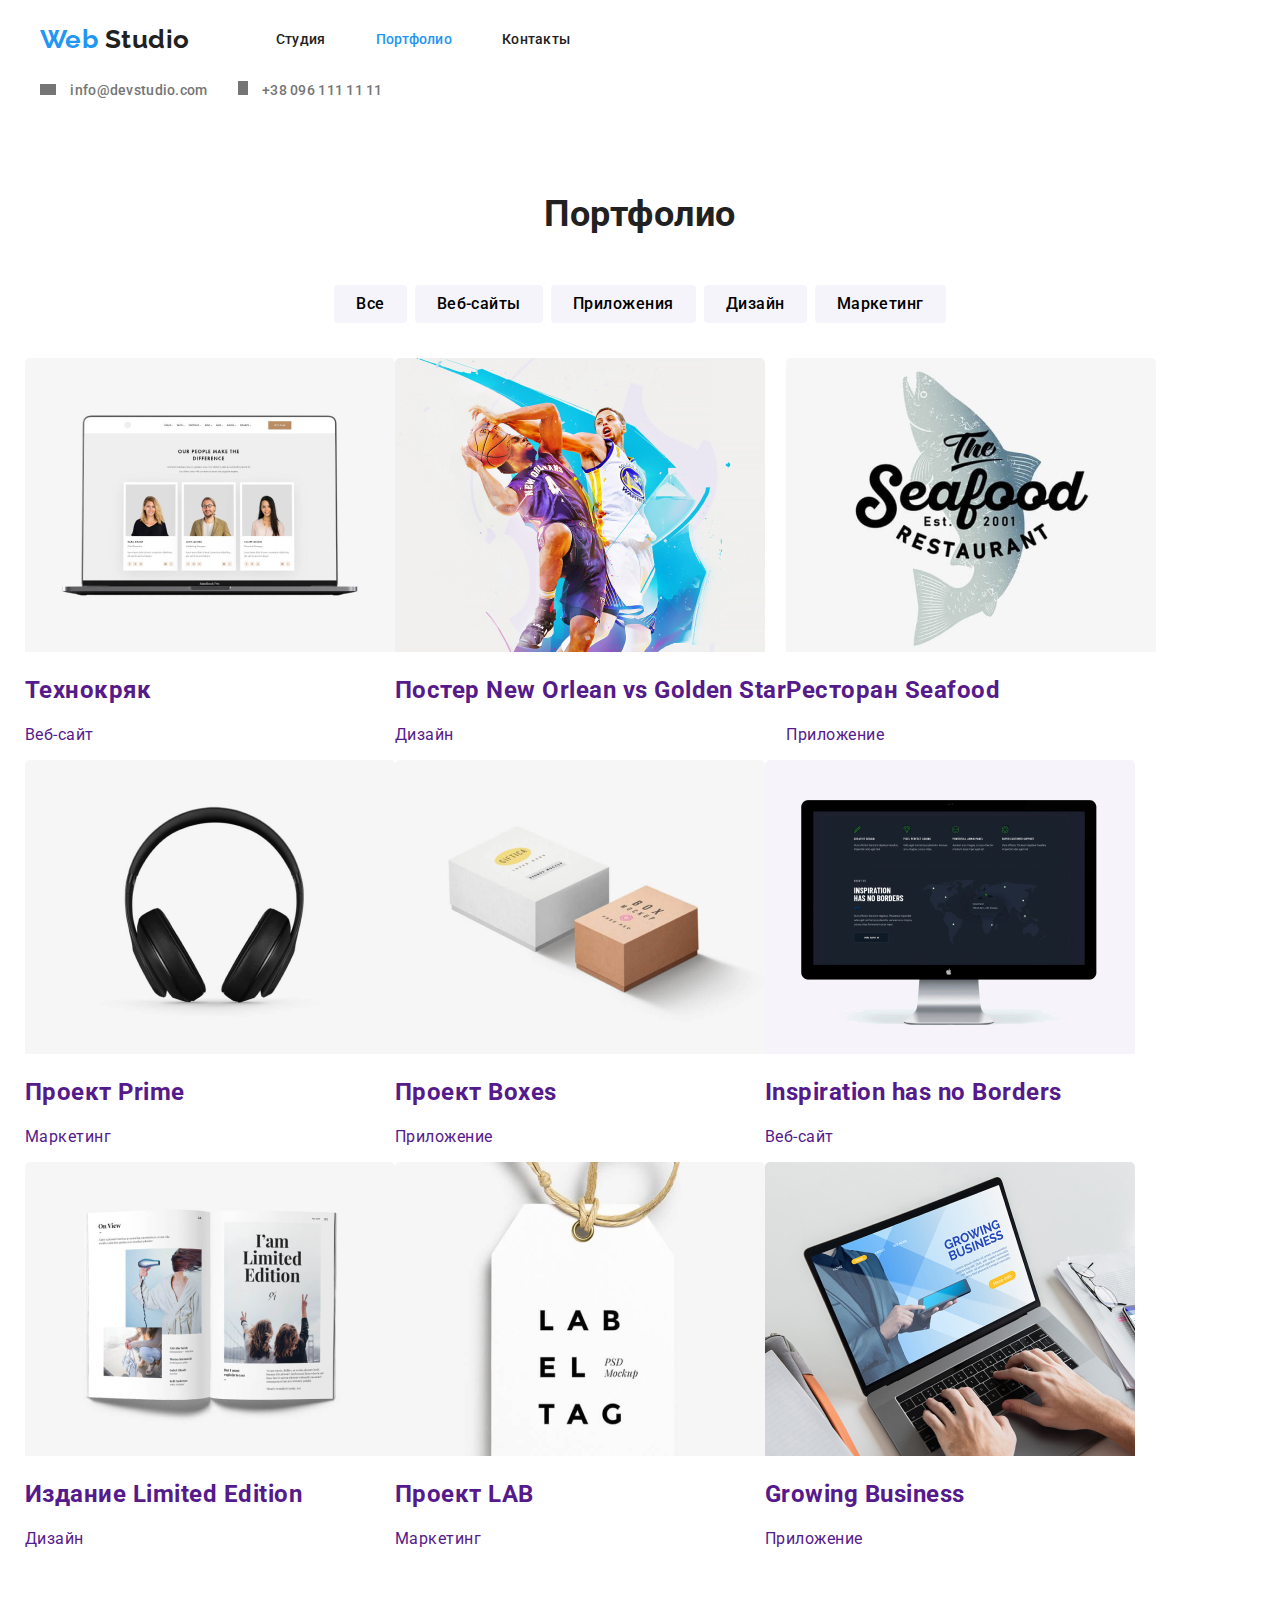
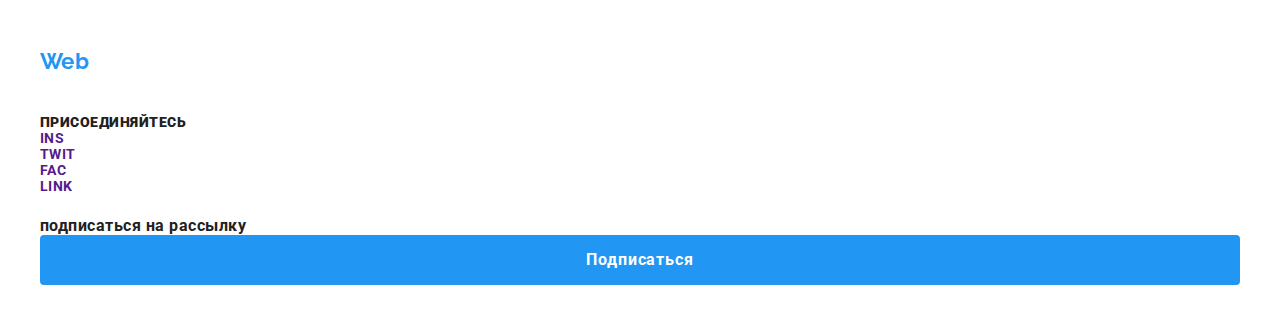
==== commit 99a4c1fc: "Добавляет файлы страниц Студия и Портфолио" ====
--- a/portfolio.html
+++ b/portfolio.html
@@ -16,8 +16,8 @@
   </head>
   <body>
     <!-- Шапка сайта -->
-    <header>
-      <div class="container nav-contacts">
+    <header class="page-header">
+      <div class="container">
         <nav class="main-nav">
           <a class="logo-header link" href="./index.html">
             <span class="logo-accent">Web</span> Studio
@@ -37,15 +37,13 @@
         <ul class="contacts list">
           <li class="item">
             <a class="link icon-mail" href="" aria-label="Ссылка на почту"></a>
-            <a class="link mail-header" href="mailto:info@devstudio.com">
+            <a class="link" href="mailto:info@devstudio.com">
               info@devstudio.com
             </a>
           </li>
           <li class="item">
             <a class="link icon-tel" href="" aria-label="Ссылка на телефон"></a>
-            <a class="link tel-header" href="tel:+380961111111"
-              >+38 096 111 11 11</a
-            >
+            <a class="link" href="tel:+380961111111">+38 096 111 11 11</a>
           </li>
         </ul>
       </div>
@@ -54,7 +52,7 @@
     <main>
       <section class="section">
         <div class="container">
-          <h1 class="section-title">Портфолио</h1>
+          <h1 class="section-title visually-hidden">Портфолио</h1>
           <!-- Filters (Фильтры) -->
           <ul class="filters list">
             <li class="item">
@@ -75,168 +73,161 @@
           </ul>
           <!-- Examples (Примеры работ) -->
           <ul class="examples list">
-            <li class="item">
-              <a class="link" href="">
-                <img
-                  class="pic"
+            <li class="examples-card">
+              <a class="link" href="">
+                <img
                   src="./images/tehnokryak.jpg"
-                  width="380"
+                  width="370"
                   height="294"
                   alt="Ноутбук с изображением трьох карточек людей"
                 />
-                <h2 class="examples-title">Технокряк</h2>
-                <p class="examples-text">Веб-сайт</p>
-                <!-- <p class="examples-desc">
-                  Технокряк это современная площадка распространения
-                  коронавируса. Компании используют эту платформу для цифрового
-                  шпионажа и атак на защищённые сервера конкурентов.
-                </p> -->
-              </a>
-            </li>
-            <li class="item">
-              <a class="link" href="">
-                <img
-                  class="pic"
-                  src="./images/neworlean-goldenstars.jpg"
-                  width="380"
+                <div class="examples-card-content">
+                  <h2 class="examples-card-title">Технокряк</h2>
+                  <p class="examples-card-text">Веб-сайт</p>
+                  <!-- <p class="examples-card-desc">
+                    Технокряк это современная площадка распространения коронавируса. Компании используют 
+                    эту платформу для цифрового шпионажа и атак на защищённые сервера конкурентов.</p> -->
+                </div>
+              </a>
+            </li>
+            <li class="examples-card">
+              <a class="link" href="">
+                <img
+                  src="./images/neworlean-goldenstar.jpg"
+                  width="370"
                   height="294"
                   alt="Два парня с баскетбольным мячом"
                 />
-                <h2 class="examples-title">
-                  Постер New Orlean vs Golden Stars
-                </h2>
-                <p class="examples-text">Дизайн</p>
-                <!-- <p class="examples-desc">
-                  Технокряк это современная площадка распространения
-                  коронавируса. Компании используют эту платформу для цифрового
-                  шпионажа и атак на защищённые сервера конкурентов.
-                </p> -->
-              </a>
-            </li>
-            <li class="item">
-              <a class="link" href="">
-                <img
-                  class="pic"
+                <div class="examples-card-content">
+                  <h2 class="examples-card-title">
+                    Постер New Orlean vs Golden Star
+                  </h2>
+                  <p class="examples-card-text">Дизайн</p>
+                  <!-- <p class="examples-card-desc">
+                    Технокряк это современная площадка распространения коронавируса. Компании используют 
+                    эту платформу для цифрового шпионажа и атак на защищённые сервера конкурентов.</p> -->
+                </div>
+              </a>
+            </li>
+            <li class="examples-card">
+              <a class="link" href="">
+                <img
                   src="./images/restaurant-seafood.jpg"
-                  width="380"
+                  width="370"
                   height="294"
                   alt="Логотип ресторана Seafood на фоне серой рыбы"
                 />
-                <h2 class="examples-title">Ресторан Seafood</h2>
-                <p class="examples-text">Приложение</p>
-                <!-- <p class="examples-desc">
-                  Технокряк это современная площадка распространения
-                  коронавируса. Компании используют эту платформу для цифрового
-                  шпионажа и атак на защищённые сервера конкурентов.
-                </p> -->
-              </a>
-            </li>
-            <li class="item">
-              <a class="link" href="">
-                <img
-                  class="pic"
+                <div class="examples-card-content">
+                  <h2 class="examples-card-title">Ресторан Seafood</h2>
+                  <p class="examples-card-text">Приложение</p>
+                  <!-- <p class="examples-card-desc">
+                    Технокряк это современная площадка распространения коронавируса. Компании используют 
+                    эту платформу для цифрового шпионажа и атак на защищённые сервера конкурентов.</p> -->
+                </div>
+              </a>
+            </li>
+            <li class="examples-card">
+              <a class="link" href="">
+                <img
                   src="./images/prime.jpg"
-                  width="380"
+                  width="370"
                   height="294"
                   alt="Чорные наушники"
                 />
-                <h2 class="examples-title">Проект Prime</h2>
-                <p class="examples-text">Маркетинг</p>
-                <!-- <p class="examples-desc">
-                  Технокряк это современная площадка распространения
-                  коронавируса. Компании используют эту платформу для цифрового
-                  шпионажа и атак на защищённые сервера конкурентов.
-                </p> -->
-              </a>
-            </li>
-            <li class="item">
-              <a class="link" href="">
-                <img
-                  class="pic"
+                <div class="examples-card-content">
+                  <h2 class="examples-card-title">Проект Prime</h2>
+                  <p class="examples-card-text">Маркетинг</p>
+                  <!-- <p class="examples-card-desc">
+                    Технокряк это современная площадка распространения коронавируса. Компании используют 
+                    эту платформу для цифрового шпионажа и атак на защищённые сервера конкурентов.</p> -->
+                </div>
+              </a>
+            </li>
+            <li class="examples-card">
+              <a class="link" href="">
+                <img
                   src="./images/boxes.jpg"
-                  width="380"
+                  width="370"
                   height="294"
                   alt="Белая и коричневая коробки"
                 />
-                <h2 class="examples-title">Проект Boxes</h2>
-                <p class="examples-text">Приложение</p>
-                <!-- <p class="examples-desc">
-                  Технокряк это современная площадка распространения
-                  коронавируса. Компании используют эту платформу для цифрового
-                  шпионажа и атак на защищённые сервера конкурентов.
-                </p> -->
-              </a>
-            </li>
-            <li class="item">
-              <a class="link" href="">
-                <img
-                  class="pic"
+                <div class="examples-card-content">
+                  <h2 class="examples-card-title">Проект Boxes</h2>
+                  <p class="examples-card-text">Приложение</p>
+                  <!-- <p class="examples-card-desc">
+                    Технокряк это современная площадка распространения коронавируса. Компании используют 
+                    эту платформу для цифрового шпионажа и атак на защищённые сервера конкурентов.</p> -->
+                </div>
+              </a>
+            </li>
+            <li class="examples-card">
+              <a class="link" href="">
+                <img
                   src="./images/inspiration-has-no-borders.jpg"
-                  width="380"
+                  width="370"
                   height="294"
                   alt="Монитор со страницей сайта"
                 />
-                <h2 class="examples-title">Inspiration has no Borders</h2>
-                <p class="examples-text">Веб-сайт</p>
-                <!-- <p class="examples-desc">
-                  Технокряк это современная площадка распространения
-                  коронавируса. Компании используют эту платформу для цифрового
-                  шпионажа и атак на защищённые сервера конкурентов.
-                </p> -->
-              </a>
-            </li>
-            <li class="item">
-              <a class="link" href="">
-                <img
-                  class="pic"
+                <div class="examples-card-content">
+                  <h2 class="examples-card-title">
+                    Inspiration has no Borders
+                  </h2>
+                  <p class="examples-card-text">Веб-сайт</p>
+                  <!-- <p class="examples-card-desc">
+                    Технокряк это современная площадка распространения коронавируса. Компании используют 
+                    эту платформу для цифрового шпионажа и атак на защищённые сервера конкурентов.</p> -->
+                </div>
+              </a>
+            </li>
+            <li class="examples-card">
+              <a class="link" href="">
+                <img
                   src="./images/limited-edition.jpg"
-                  width="380"
+                  width="370"
                   height="294"
                   alt="Открытая книга"
                 />
-                <h2 class="examples-title">Издание Limited Edition</h2>
-                <p class="examples-text">Дизайн</p>
-                <!-- <p class="examples-desc">
-                  Технокряк это современная площадка распространения
-                  коронавируса. Компании используют эту платформу для цифрового
-                  шпионажа и атак на защищённые сервера конкурентов.
-                </p> -->
-              </a>
-            </li>
-            <li class="item">
-              <a class="link" href="">
-                <img
-                  class="pic"
+                <div class="examples-card-content">
+                  <h2 class="examples-card-title">Издание Limited Edition</h2>
+                  <p class="examples-card-text">Дизайн</p>
+                  <!-- <p class="examples-card-desc">
+                    Технокряк это современная площадка распространения коронавируса. Компании используют 
+                    эту платформу для цифрового шпионажа и атак на защищённые сервера конкурентов.</p> -->
+                </div>
+              </a>
+            </li>
+            <li class="examples-card">
+              <a class="link" href="">
+                <img
                   src="./images/lab.jpg"
-                  width="380"
+                  width="370"
                   height="294"
                   alt="Ярлык с надписью LAB EL TAG"
                 />
-                <h2 class="examples-title">Проект LAB</h2>
-                <p class="examples-text">Маркетинг</p>
-                <!-- <p class="examples-desc">
-                  Технокряк это современная площадка распространения
-                  коронавируса. Компании используют эту платформу для цифрового
-                  шпионажа и атак на защищённые сервера конкурентов.
-                </p> -->
-              </a>
-            </li>
-            <li class="item">
-              <a class="link" href="">
-                <img
-                  class="pic"
+                <div class="examples-card-content">
+                  <h2 class="examples-card-title">Проект LAB</h2>
+                  <p class="examples-card-text">Маркетинг</p>
+                  <!-- <p class="examples-card-desc">
+                    Технокряк это современная площадка распространения коронавируса. Компании используют 
+                    эту платформу для цифрового шпионажа и атак на защищённые сервера конкурентов.</p> -->
+                </div>
+              </a>
+            </li>
+            <li class="examples-card">
+              <a class="link" href="">
+                <img
                   src="./images/growing-business.jpg"
-                  width="380"
+                  width="370"
                   height="294"
                   alt="Ноутбук с изображением приложения"
                 />
-                <h2 class="examples-title">Growing Business</h2>
-                <p class="examples-text">Приложение</p>
-                <!-- <p class="examples-desc">
-                  Технокряк это современная площадка распространения
-                  коронавируса. Компании используют эту платформу для цифрового
-                  шпионажа и атак на защищённые сервера конкурентов.
-                </p> -->
+                <div class="examples-card-content">
+                  <h2 class="examples-card-title">Growing Business</h2>
+                  <p class="examples-card-text">Приложение</p>
+                  <!-- <p class="examples-card-desc">
+                    Технокряк это современная площадка распространения коронавируса. Компании используют 
+                    эту платформу для цифрового шпионажа и атак на защищённые сервера конкурентов.</p> -->
+                </div>
               </a>
             </li>
           </ul>
@@ -244,26 +235,25 @@
       </section>
     </main>
     <!-- Футер -->
-    <footer class="footer">
-      <div class="container site-footer">
-        <div class="adress-contacts">
+    <footer class="page-footer">
+      <div class="container">
+        <div class="footer-address">
           <a class="logo-footer link" href="./index.html">
             <span class="logo-accent">Web</span> Studio
           </a>
-          <address class="footer-address">
-            г. Киев, пр-т Леси Украинки, 26<br />
-            <a class="link mail-footer" href="mailto:info@example.com">
+          <address class="address-contacts">
+            <a class="link white" href="">г. Киев, пр-т Леси Украинки, 26</a>
+            <a class="link" href="mailto:info@example.com">
               info@example.com
             </a>
-            <br />
-            <a class="link tel-footer" href="tel:+380991111111">
+            <a class="link" href="tel:+380991111111">
               +38 099 111 11 11
             </a>
           </address>
         </div>
-        <div class="socials-links">
-          <b class="footer-socials">присоединяйтесь</b>
-          <ul class="list footer-list">
+        <div class="footer-socials">
+          <b class="socials-caption">присоединяйтесь</b>
+          <ul class="footer-socials-list list">
             <li class="item">
               <a class="icon link" href="" aria-label="Ссылка на Instagram">
                 Ins
@@ -286,14 +276,12 @@
             </li>
           </ul>
         </div>
-        <div class="subscribe">
-          <b class="footer-form">подписаться на рассылку</b>
-          <a class="button link" href="">Подписаться</a>
+        <div class="footer-subscribe">
+          <b class="subscribe-caption">подписаться на рассылку</b>
+          <a class="button subscribe-button link" href="">Подписаться</a>
         </div>
       </div>
-      <div class="container site-copyright">
-        <p class="copyright">2020 | Developed by GoIT Students</p>
-      </div>
+      <p class="copyright">2020 | Developed by GoIT Students</p>
     </footer>
   </body>
 </html>
--- a/css/styles.css
+++ b/css/styles.css
@@ -56,7 +56,6 @@
   padding-right: 15px;
   margin-left: auto;
   margin-right: auto;
-  outline: 2px solid tomato;
 }
 
 .list {
